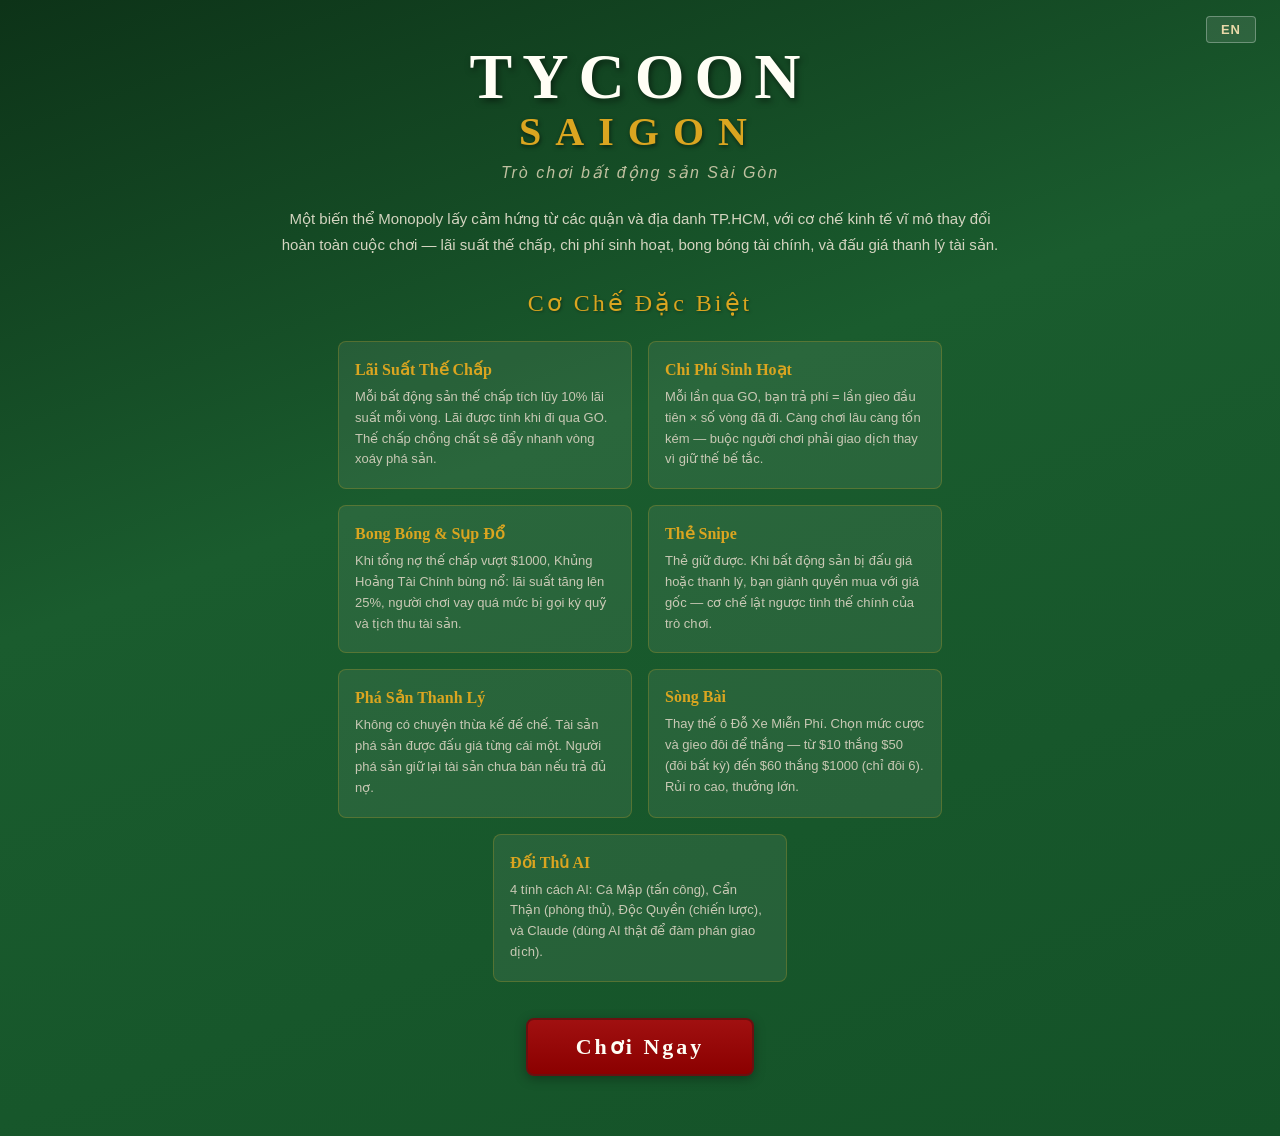
==== index.html @ 87b5fa60 "Add headline to trade panel when AI proposes trade to human Shows a gold headline like "Monopolist 2" ====
<!DOCTYPE html PUBLIC "-//W3C//DTD XHTML 1.0 Strict//EN" "http://www.w3.org/TR/xhtml1/DTD/xhtml1-strict.dtd">
<html xmlns="http://www.w3.org/1999/xhtml">
<head>
	<title>Tycoon Saigon</title>
	<meta http-equiv="Content-type" content="text/html;charset=UTF-8" />
	<meta name="description" content="Tycoon Saigon — a property trading board game with HCMC districts and realistic mortgage interest." />

	<script src="https://ajax.googleapis.com/ajax/libs/jquery/1.11.1/jquery.min.js"></script>
	<script type="text/javascript" src="lang.js"></script>
	<!-- Tycoon Saigon — Saigon Edition. Swap for classicedition.js or newyorkcityedition.js to play other boards. -->
	<script type="text/javascript" src="saigonedition.js"></script>
	<script type="text/javascript" src="ai.js"></script>
	<!-- Optional, gitignored. Pre-sets CLAUDE_API_KEY for local dev; setup-screen input still wins if filled. Safe to 404. -->
	<script type="text/javascript" src="apikey.local.js"></script>
	<script type="text/javascript" src="monopoly.js"></script>
	<link rel="stylesheet" type="text/css" href="styles.css" />
	<script defer src="/_vercel/insights/script.js"></script>
</head>

<body>
	<div id="popupbackground"></div>
	<div id="popupwrap">
		<div id="popup">
			<div style="position: relative;">
				<!-- <img id="popupclose" src="Images/close.png" title="Close" alt="x" onclick="hide('popupbackground'); hide('popupwrap');" /> -->
				<div id="popuptext"></div>
				<div id="popupdrag"></div>
			</div>
		</div>
	</div>

	<div id="statsbackground"></div>
	<div id="statswrap">
		<div id="stats">
			<div style="position: relative;">
				<img id="statsclose" src="images/close.png" title="Close" alt="x" />
				<div id="statstext"></div>
				<div id="statsdrag"></div>
			</div>
		</div>
	</div>

	<p id="noscript" data-i18n="lbl_no_js">
		Lưu ý: Trang này cần JavaScript để hoạt động.
	</p>

	<div id="refresh" data-i18n="lbl_refresh">
		Tải lại trang để bắt đầu ván mới.
	</div>

	<!-- <div id="enlarge"></div> -->

	<div id="deed">
		<!-- Live status bar (shown on all deed types) -->
		<div id="deed-live" style="display:none;">
			<div id="deed-live-owner" class="deed-live-owner"></div>
			<div id="deed-live-rent" class="deed-live-rent"></div>
			<div id="deed-live-buildings" class="deed-live-buildings"></div>
			<div id="deed-live-group" class="deed-live-group"></div>
		</div>

		<div id="deed-normal" style="display: none;">
			<div id="deed-header">
				<div class="deed-header-label" data-i18n="lbl_title_deed">B Ả N G &nbsp;&nbsp; G I Á</div>
				<div id="deed-name"></div>
			</div>
			<table id="deed-table">
				<tr>
					<td colspan="2" class="deed-baserent-row">
						<span data-i18n="lbl_rent">TIỀN THUÊ</span>&nbsp;$<span id="deed-baserent">12</span>.
					</td>
				</tr>
				<tr>
					<td style="text-align: left;" data-i18n="lbl_with_1_house">Với 1 Nhà</td>
					<td style="text-align: right;">$&nbsp;&nbsp;&nbsp;<span id="deed-rent1">60</span>.</td>
				</tr>
				<tr>
					<td style="text-align: left;" data-i18n="lbl_with_2_houses">Với 2 Nhà</td>
					<td style="text-align: right;"><span id="deed-rent2">180</span>.</td>
				</tr>
				<tr>
					<td style="text-align: left;" data-i18n="lbl_with_3_houses">Với 3 Nhà</td>
					<td style="text-align: right;"><span id="deed-rent3">500</span>.</td>
				</tr>
				<tr>
					<td style="text-align: left;" data-i18n="lbl_with_4_houses">Với 4 Nhà</td>
					<td style="text-align: right;"><span id="deed-rent4">700</span>.</td>
				</tr>
				<tr>
					<td colspan="2" class="deed-footer-cell">
						<div><span data-i18n="lbl_with_hotel">Với KHÁCH SẠN $</span><span id="deed-rent5">900</span>.</div>
						<div class="deed-divider"></div>
						<div><span data-i18n="lbl_mortgage_value">Giá thế chấp $</span><span id="deed-mortgage">80</span>.</div>
						<div><span data-i18n="lbl_houses_cost">Nhà giá $</span><span id="deed-houseprice">100</span><span data-i18n="lbl_houses_each">. mỗi căn</span></div>
						<div><span data-i18n="lbl_hotels_cost">Khách sạn, $</span><span id="deed-hotelprice">100</span><span data-i18n="lbl_hotels_plus">. cộng 4 nhà</span></div>
					</td>
				</tr>
			</table>
		</div>

		<div id="deed-mortgaged">
			<div id="deed-mortgaged-name"></div>
			<div class="deed-mortgaged-badge" data-i18n="lbl_mortgaged">THẾ CHẤP</div>
			<div class="deed-mortgaged-amount"><span data-i18n="lbl_mortgaged_for">với giá $</span><span id="deed-mortgaged-mortgage">80</span></div>
		</div>

		<div id="deed-special">
			<div id="deed-special-name"></div>
			<div id="deed-special-text"></div>
			<div id="deed-special-footer">
				<span data-i18n="lbl_mortgage_value">Giá thế chấp $</span>
				<span style="float: right;">$<span id="deed-special-mortgage">100</span>.</span>
			</div>
		</div>
	</div>

	<div id="crisis-banner" style="display:none;"></div>
	<div id="board-center-overlay">
		<!-- Header: compact logo + controls -->
		<div id="center-header">
			<div id="center-logo">
				<span class="center-logo-main">TYCOON</span> <span class="center-logo-accent">SAIGON</span>
			</div>
			<div id="center-header-row">
				<button class="lang-toggle-btn" onclick="toggleLang();" data-i18n="lang_toggle">EN</button>
				<div id="debt-meter" style="display:none;">
					<div class="debt-meter-bar-wrap"><div class="debt-meter-bar" id="debt-meter-fill"></div></div>
					<div class="debt-meter-value">$<span id="debt-meter-amount">0</span> / $<span id="debt-meter-threshold">1000</span></div>
				</div>
				<button class="help-btn" onclick="showCenterPanel('center-help');">?</button>
			</div>
		</div>

		<!-- Dynamic content area -->
		<div id="center-content">
			<!-- Default: game controls (alert log, dice, buttons) -->
			<div id="center-game" class="center-panel">
				<div id="center-game-top">
					<div id="center-game-left">
						<div id="menu">
							<table id="menutable" cellspacing="0">
								<tr>
									<td class="menu-item" id="buy-menu-item">
										<a href="javascript:void(0);" data-i18n="btn_buy">Mua</a>
									</td>
									<td class="menu-item" id="manage-menu-item">
										<a href="javascript:void(0);" data-i18n="btn_manage">Quản Lý</a>
									</td>
									<td class="menu-item" id="trade-menu-item">
										<a href="javascript:void(0);" data-i18n="btn_trade">Giao Dịch</a>
									</td>
								</tr>
							</table>
						</div>
						<div id="buy">
							<div id="alert"></div>
							<div id="landed"></div>
						</div>
						<div id="manage">
							<div id="option">
								<div id="buildings" title="Available buildings"></div>
								<input type="button" value="Mua nhà" id="buyhousebutton" data-i18n="btn_buy_house" data-i18n-attr="value"/>
								<input type="button" value="Thế chấp" id="mortgagebutton" data-i18n="btn_mortgage" data-i18n-attr="value"/>
								<input type="button" value="Bán nhà" id="sellhousebutton" data-i18n="btn_sell_house" data-i18n-attr="value"/>
							</div>
							<div id="owned"></div>
						</div>
					</div>
					<div id="center-game-right">
						<div id="quickstats">
							<div><span id="pname">Player 1</span>:</div>
							<div><span id="pmoney">$1500</span></div>
							<div id="pdebt" class="debt-display">Debt: $0</div>
						</div>
						<div id="center-dice">
							<div id="die0" title="Die" class="die die-no-img"></div>
							<div id="die1" title="Die" class="die die-no-img"></div>
						</div>
					</div>
				</div>
				<div id="center-game-buttons">
					<input type="button" id="nextbutton" value="Gieo Xúc Xắc" data-i18n="btn_roll" data-i18n-attr="value"/>
					<input type="button" id="resignbutton" value="Bỏ Cuộc" data-i18n="btn_resign" data-i18n-attr="value" onclick="game.resign();" />
				</div>
			</div>

			<!-- Board message overlay (card draws, events, auction) -->
			<div id="center-msg" class="center-panel" style="display:none;">
				<div id="board-msg-text"></div>
				<div id="board-msg-btn" style="display:none;"><button id="board-msg-ok" onclick="dismissBoardMsg();">OK</button></div>
			</div>

			<!-- Trade UI -->
			<div id="center-trade" class="center-panel" style="display:none;">
				<div id="trade-headline" style="display:none;text-align:center;padding:6px 10px;margin-bottom:4px;font-size:14px;color:#ffd700;font-weight:bold;"></div>
				<table style="border-spacing: 3px; width: 100%;">
					<tr>
						<td class="trade-cell"><div id="trade-leftp-name"></div></td>
						<td class="trade-cell"><div id="trade-rightp-name"></div></td>
					</tr>
					<tr>
						<td class="trade-cell">$&nbsp;<input id="trade-leftp-money" value="0" /></td>
						<td class="trade-cell">$&nbsp;<input id="trade-rightp-money" value="0" /></td>
					</tr>
					<tr>
						<td id="trade-leftp-property" class="trade-cell"></td>
						<td id="trade-rightp-property" class="trade-cell"></td>
					</tr>
					<tr>
						<td colspan="2" class="trade-cell">
							<input type="button" id="proposetradebutton" value="Đề Xuất" onclick="game.proposeTrade();" data-i18n="btn_propose_trade" data-i18n-attr="value" />
							<input type="button" id="canceltradebutton" value="Hủy" onclick='game.cancelTrade();' data-i18n="btn_cancel_trade" data-i18n-attr="value" />
							<input type="button" id="accepttradebutton" value="Chấp Nhận" onclick="game.acceptTrade();" data-i18n="btn_accept_trade" data-i18n-attr="value" />
							<input type="button" id="rejecttradebutton" value="Từ Chối" onclick='game.cancelTrade();' data-i18n="btn_reject_trade" data-i18n-attr="value" />
						</td>
					</tr>
				</table>
			</div>
			<!-- Help panel -->
			<div id="center-help" class="center-panel" style="display:none;">
				<div class="help-scroll">
					<div class="help-back"><button onclick="showCenterPanel('center-game');" data-i18n="help_back">Quay lại</button></div>

					<h2 class="help-title" data-i18n="help_title">Tycoon Saigon — Hướng Dẫn</h2>
					<p class="help-intro" data-i18n="help_intro">Tycoon Saigon dựa trên cơ chế Monopoly cổ điển nhưng thêm các yếu tố kinh tế vĩ mô. Dưới đây là những điểm khác biệt quan trọng.</p>

					<div class="help-section">
						<h3 data-i18n="help_passgo_title">Đi Qua GO</h3>
						<p data-i18n="help_passgo_desc">Khi đi qua GO: nhận lương $200 → trừ Chi Phí Sinh Hoạt → trừ Lãi Suất Thế Chấp. Nếu tiền âm sau các khoản trừ, ngân hàng sẽ tịch thu tài sản.</p>
					</div>

					<div class="help-section">
						<h3 data-i18n="help_col_title">Chi Phí Sinh Hoạt</h3>
						<p data-i18n="help_col_detail">Mỗi lần qua GO: trả = (lần gieo đầu tiên trong lượt) × (số vòng đã đi). Vòng 1 gieo 7 → trả $7. Vòng 10 gieo 7 → trả $70. Càng chơi lâu, phí càng tăng — buộc phải giao dịch thay vì giữ thế bế tắc.</p>
					</div>

					<div class="help-section">
						<h3 data-i18n="help_interest_title">Lãi Suất Thế Chấp</h3>
						<p data-i18n="help_interest_detail">Mỗi bất động sản thế chấp tích lũy 10% lãi trên nợ mỗi vòng qua GO. VD: Thế chấp 3 ô tổng $500 → trả $50 lãi mỗi vòng. Nếu không trả nổi → tịch thu tài sản.</p>
					</div>

					<div class="help-section">
						<h3 data-i18n="help_crisis_title">Khủng Hoảng Tài Chính</h3>
						<p data-i18n="help_crisis_detail">Khi tổng nợ hệ thống (tất cả người chơi) vượt $1000, khủng hoảng bùng nổ: lãi suất tăng từ 10% → 25%. Khủng hoảng KÉO DÀI cho đến khi tổng nợ giảm dưới $1000. Sau khi kết thúc, có 8 vòng bình yên trước khi khủng hoảng mới có thể xảy ra.</p>
					</div>

					<div class="help-section">
						<h3 data-i18n="help_credit_title">Giới Hạn Tín Dụng</h3>
						<p data-i18n="help_credit_detail">Ngân hàng từ chối cho vay thêm nếu thu nhập của bạn (lương + tiền thuê) không đủ trả lãi vay. Nếu vi phạm nghiêm trọng, ngân hàng tịch thu bất động sản rẻ nhất.</p>
					</div>

					<div class="help-section">
						<h3 data-i18n="help_jail_title">Nhà Tù</h3>
						<p data-i18n="help_jail_detail">Khi ở tù: bạn vẫn thu tiền thuê NHƯNG chỉ thu thuê cơ bản (không tính nhà/khách sạn). Tin nhắn "Tài sản đóng băng" sẽ hiển thị. Quyết định: nộp $50 ra tù để thu đầy đủ, hay ở lại để tránh trả tiền thuê cho người khác?</p>
					</div>

					<div class="help-section">
						<h3 data-i18n="help_firesale_title">Phá Sản & Bán Tháo</h3>
						<p data-i18n="help_firesale_detail">Khi phá sản: 1) Bán tất cả nhà/khách sạn với giá 50%. 2) Đấu giá từng bất động sản (đắt nhất trước). 3) Nếu đủ tiền trả nợ → sống sót. 4) Không ai thừa kế đế chế — mọi bất động sản đều phải qua đấu giá.</p>
					</div>

					<div class="help-section">
						<h3 data-i18n="help_snipe_title">Thẻ Snipe</h3>
						<p data-i18n="help_snipe_detail">Thẻ giữ được từ bộ Cơ Hội. Khi bất động sản bị đấu giá, bạn mua ngay với giá gốc — bỏ qua tất cả đấu giá. Trong bán tháo, bạn được chọn TRƯỚC một bất động sản bất kỳ. Đây là cơ chế lật ngược tình thế chính.</p>
					</div>

					<div class="help-section">
						<h3 data-i18n="help_casino_title">Sòng Bài</h3>
						<p data-i18n="help_casino_detail">Thay thế ô Đỗ Xe Miễn Phí. Chọn mức cược ($10-$60), gieo đôi để thắng. Mức cược cao cần đôi lớn hơn. Chỉ được gieo MỘT lần mỗi lượt ghé thăm.</p>
					</div>

					<div class="help-section">
						<h3 data-i18n="help_cards_title">Thẻ Đặc Biệt</h3>
						<p data-i18n="help_cards_detail">3 thẻ mới: THẢM HỌA (mọi người gieo và trả 5× xúc xắc), THUẾ BẤT ĐỘNG SẢN ($40/nhà, $115/khách sạn), và THẺ SNIPE (mua bất động sản đấu giá với giá gốc).</p>
					</div>

					<div class="help-section">
						<h3 data-i18n="help_ai_title">AI Đối Thủ</h3>
						<p data-i18n="help_ai_detail">Cá Mập: mua hung hăng, vay nhiều, đề xuất giao dịch sớm. Cẩn Thận: giữ tiền, ít xây, không giao dịch. Độc Quyền: nhắm nhóm tốt nhất, trả phí để hoàn thành bộ. Claude: dùng AI thật để đàm phán.</p>
					</div>
				</div>
			</div>
		</div>

		<!-- Auction bar: floats at bottom of center, over game controls -->
		<div id="auction-bar" style="display:none;"></div>
	</div>
	<table id="board">
		<tr>
			<td class="cell board-corner" id="cell20"></td>
			<td class="cell board-top" id="cell21"></td>
			<td class="cell board-top" id="cell22"></td>
			<td class="cell board-top" id="cell23"></td>
			<td class="cell board-top" id="cell24"></td>
			<td class="cell board-top" id="cell25"></td>
			<td class="cell board-top" id="cell26"></td>
			<td class="cell board-top" id="cell27"></td>
			<td class="cell board-top" id="cell28"></td>
			<td class="cell board-top" id="cell29"></td>
			<td class="cell board-corner" id="cell30"></td>
		</tr><tr>
			<td class="cell board-left" id="cell19"></td>
			<td colspan="9" class="board-center"></td>
			<td class="cell board-right" id="cell31"></td>
		</tr><tr>
			<td class="cell board-left" id="cell18"></td>
			<td colspan="9" class="board-center"></td>
			<td class="cell board-right" id="cell32"></td>
		</tr><tr>
			<td class="cell board-left" id="cell17"></td>
			<td colspan="9" class="board-center"></td>
			<td class="cell board-right" id="cell33"></td>
		</tr><tr>
			<td class="cell board-left" id="cell16"></td>
			<td colspan="9" class="board-center"></td>
			<td class="cell board-right" id="cell34"></td>
		</tr><tr>
			<td class="cell board-left" id="cell15"></td>
			<td colspan="9" class="board-center"></td>
			<td class="cell board-right" id="cell35"></td>
		</tr><tr>
			<td class="cell board-left" id="cell14"></td>
			<td colspan="9" class="board-center"></td>
			<td class="cell board-right" id="cell36"></td>
		</tr><tr>
			<td class="cell board-left" id="cell13"></td>
			<td colspan="9" class="board-center"></td>
			<td class="cell board-right" id="cell37"></td>
		</tr><tr>
			<td class="cell board-left" id="cell12"></td>
			<td colspan="9" class="board-center"></td>
			<td class="cell board-right" id="cell38"></td>
		</tr><tr>
			<td class="cell board-left" id="cell11"></td>
			<td colspan="9" class="board-center">
				<div id="jail"></div>
			</td>
			<td class="cell board-right" id="cell39"></td>
		</tr><tr>
			<td class="cell board-corner" id="cell10"></td>
			<td class="cell board-bottom" id="cell9"></td>
			<td class="cell board-bottom" id="cell8"></td>
			<td class="cell board-bottom" id="cell7"></td>
			<td class="cell board-bottom" id="cell6"></td>
			<td class="cell board-bottom" id="cell5"></td>
			<td class="cell board-bottom" id="cell4"></td>
			<td class="cell board-bottom" id="cell3"></td>
			<td class="cell board-bottom" id="cell2"></td>
			<td class="cell board-bottom" id="cell1"></td>
			<td class="cell board-corner" id="cell0"></td>
		</tr>
	</table>

	<div id="moneybarwrap">
		<div id="moneybar">
			<table>
				<tr id="moneybarrow1" class="money-bar-row">
					<td class="moneybararrowcell"><img src="images/arrow.png" id="p1arrow" class="money-bar-arrow" alt=">"/></td>
					<td id="p1moneybar" class="moneybarcell">
						<div><span id="p1moneyname" >Player 1</span>:</div>
						<div>$<span id="p1money">1500</span></div>
					</td>
				</tr>
				<tr id="moneybarrow2" class="money-bar-row">
					<td class="moneybararrowcell"><img src="images/arrow.png" id="p2arrow" class="money-bar-arrow" alt=">" /></td>
					<td id="p2moneybar" class="moneybarcell">
						<div><span id="p2moneyname" >Player 2</span>:</div>
						<div>$<span id="p2money">1500</span></div>
					</td>
				</tr>
				<tr id="moneybarrow3" class="money-bar-row">
					<td class="moneybararrowcell"><img src="images/arrow.png" id="p3arrow" class="money-bar-arrow" alt=">" /></td>
					<td id="p3moneybar" class="moneybarcell">
						<div><span id="p3moneyname" >Player 3</span>:</div>
						<div>$<span id="p3money">1500</span></div>
					</td>
				</tr>
				<tr id="moneybarrow4" class="money-bar-row">
					<td class="moneybararrowcell"><img src="images/arrow.png" id="p4arrow" class="money-bar-arrow" alt=">" /></td>
					<td id="p4moneybar" class="moneybarcell">
						<div><span id="p4moneyname" >Player 4</span>:</div>
						<div>$<span id="p4money">1500</span></div>
					</td>
				</tr>
				<tr id="moneybarrow5" class="money-bar-row">
					<td class="moneybararrowcell"><img src="images/arrow.png" id="p5arrow" class="money-bar-arrow" alt=">" /></td>
					<td id="p5moneybar" class="moneybarcell">
						<div><span id="p5moneyname" >Player 5</span>:</div>
						<div>$<span id="p5money">1500</span></div>
					</td>
				</tr>
				<tr id="moneybarrow6" class="money-bar-row">
					<td class="moneybararrowcell"><img src="images/arrow.png" id="p6arrow" class="money-bar-arrow" alt=">" /></td>
					<td id="p6moneybar" class="moneybarcell">
						<div><span id="p6moneyname" >Player 6</span>:</div>
						<div>$<span id="p6money">1500</span></div>
					</td>
				</tr>
				<tr id="moneybarrow7" class="money-bar-row">
					<td class="moneybararrowcell"><img src="images/arrow.png" id="p7arrow" class="money-bar-arrow" alt=">" /></td>
					<td id="p7moneybar" class="moneybarcell">
						<div><span id="p7moneyname" >Player 7</span>:</div>
						<div>$<span id="p7money">1500</span></div>
					</td>
				</tr>
				<tr id="moneybarrow8" class="money-bar-row">
					<td class="moneybararrowcell"><img src="images/arrow.png" id="p8arrow" class="money-bar-arrow" alt=">" /></td>
					<td id="p8moneybar" class="moneybarcell">
						<div><span id="p8moneyname" >Player 8</span>:</div>
						<div>$<span id="p8money">1500</span></div>
					</td>
				</tr>
				<tr id="moneybarrowbutton">
					<td class="moneybararrowcell">&nbsp;</td>
					<td style="border: none;">
						<input type="button" id="viewstats" value="Xem thống kê" data-i18n="btn_view_stats" data-i18n-attr="value" />
					<input type="button" id="viewtimeline" value="Biểu đồ" data-i18n="btn_timeline" data-i18n-attr="value" onclick="showTimeline();" />
					</td>
				</tr>
			</table>
		</div>
	</div>

	<div id="greeting">
		<div class="greet-lang-toggle">
			<button class="lang-toggle-btn" onclick="toggleLang();" data-i18n="lang_toggle">EN</button>
		</div>

		<div class="greet-hero">
			<div class="greet-logo-main">TYCOON</div>
			<div class="greet-logo-accent">SAIGON</div>
			<div class="greet-tagline" data-i18n="greet_tagline">Trò chơi bất động sản Sài Gòn</div>
		</div>

		<div class="greet-overview" data-i18n="greet_overview">Một biến thể Monopoly lấy cảm hứng từ các quận và địa danh TP.HCM, với cơ chế kinh tế vĩ mô thay đổi hoàn toàn cuộc chơi — lãi suất thế chấp, chi phí sinh hoạt, bong bóng tài chính, và đấu giá thanh lý tài sản.</div>

		<div class="greet-section-title" data-i18n="greet_mechanics_title">Cơ Chế Đặc Biệt</div>

		<div class="greet-cards">
			<div class="greet-card">
				<div class="greet-card-title" data-i18n="greet_mortgage_title">Lãi Suất Thế Chấp</div>
				<div class="greet-card-desc" data-i18n="greet_mortgage_desc">Mỗi bất động sản thế chấp tích lũy 10% lãi suất mỗi vòng. Lãi được tính khi đi qua GO. Thế chấp chồng chất sẽ đẩy nhanh vòng xoáy phá sản.</div>
			</div>
			<div class="greet-card">
				<div class="greet-card-title" data-i18n="greet_col_title">Chi Phí Sinh Hoạt</div>
				<div class="greet-card-desc" data-i18n="greet_col_desc">Mỗi lần qua GO, bạn trả phí = lần gieo đầu tiên × số vòng đã đi. Càng chơi lâu càng tốn kém — buộc người chơi phải giao dịch thay vì giữ thế bế tắc.</div>
			</div>
			<div class="greet-card">
				<div class="greet-card-title" data-i18n="greet_bubble_title">Bong Bóng &amp; Sụp Đổ</div>
				<div class="greet-card-desc" data-i18n="greet_bubble_desc">Khi tổng nợ thế chấp vượt $1000, Khủng Hoảng Tài Chính bùng nổ: lãi suất tăng lên 25%, người chơi vay quá mức bị gọi ký quỹ và tịch thu tài sản.</div>
			</div>
			<div class="greet-card">
				<div class="greet-card-title" data-i18n="greet_snipe_title">Thẻ Snipe</div>
				<div class="greet-card-desc" data-i18n="greet_snipe_desc">Thẻ giữ được. Khi bất động sản bị đấu giá hoặc thanh lý, bạn giành quyền mua với giá gốc — cơ chế lật ngược tình thế chính của trò chơi.</div>
			</div>
			<div class="greet-card">
				<div class="greet-card-title" data-i18n="greet_firesale_title">Phá Sản Thanh Lý</div>
				<div class="greet-card-desc" data-i18n="greet_firesale_desc">Không có chuyện thừa kế đế chế. Tài sản phá sản được đấu giá từng cái một. Người phá sản giữ lại tài sản chưa bán nếu trả đủ nợ.</div>
			</div>
			<div class="greet-card">
				<div class="greet-card-title" data-i18n="greet_casino_title">Sòng Bài</div>
				<div class="greet-card-desc" data-i18n="greet_casino_desc">Thay thế ô Đỗ Xe Miễn Phí. Chọn mức cược và gieo đôi để thắng — từ $10 thắng $50 (đôi bất kỳ) đến $60 thắng $1000 (chỉ đôi 6). Rủi ro cao, thưởng lớn.</div>
			</div>
			<div class="greet-card">
				<div class="greet-card-title" data-i18n="greet_ai_title">Đối Thủ AI</div>
				<div class="greet-card-desc" data-i18n="greet_ai_desc">4 tính cách AI: Cá Mập (tấn công), Cẩn Thận (phòng thủ), Độc Quyền (chiến lược), và Claude (dùng AI thật để đàm phán giao dịch).</div>
			</div>
		</div>

		<div class="greet-play-wrap">
			<button class="greet-play-btn" onclick="document.getElementById('greeting').style.display='none'; document.getElementById('setup').style.display='block'; document.getElementById('noF5').style.display='block';" data-i18n="greet_play">Chơi Ngay</button>
		</div>
	</div>

	<div id="setup">
		<div style="margin-bottom: 10px; text-align: right;">
			<button class="lang-toggle-btn" onclick="toggleLang();" style="cursor:pointer; padding:4px 12px; font-weight:bold; border:1px solid #8B0000; border-radius:4px; background:#FFFEF5; color:#8B0000; font-size:13px;" data-i18n="lang_toggle">EN</button>
		</div>
		<div style="margin-bottom: 20px;">
			<span data-i18n="lbl_select_players">Chọn số người chơi.</span>
			<select id="playernumber" title="Select the number of players for the game.">
				<option>2</option>
				<option>3</option>
				<option selected="selected">4</option>
				<option>5</option>
				<option>6</option>
				<option>7</option>
				<option>8</option>
			</select>
		</div>

		<div id="player1input" class="player-input">
			Player 1: <input type="text" id="player1name" title="Player name" maxlength="16" value="Player 1" />
			<select id="player1color" title="Player color">
				<option style="color: aqua;">Aqua</option>
				<option style="color: black;">Black</option>
				<option style="color: blue;">Blue</option>
				<option style="color: fuchsia;">Fuchsia</option>
				<option style="color: gray;">Gray</option>
				<option style="color: green;">Green</option>
				<option style="color: lime;">Lime</option>
				<option style="color: maroon;">Maroon</option>
				<option style="color: navy;">Navy</option>
				<option style="color: olive;">Olive</option>
				<option style="color: orange;">Orange</option>
				<option style="color: purple;">Purple</option>
				<option style="color: red;">Red</option>
				<option style="color: silver;">Silver</option>
				<option style="color: teal;">Teal</option>
				<option selected="selected" style="color: yellow;">Yellow</option>
			</select>
			<select id="player1ai" title="Choose whether this player is controled by a human or by the computer." onclick="document.getElementById('player1name').disabled = this.value !== '0';">
				<option value="0" selected="selected">Human</option>
				<option value="1">AI (Test)</option>
				<option value="2">AI (Shark)</option>
				<option value="3">AI (Careful)</option>
				<option value="4">AI (Monopolist)</option>
				<option value="5" disabled>AI (Claude) — Coming Soon</option>
			</select>
		</div>

		<div id="player2input" class="player-input">
			Player 2: <input type="text" id="player2name" title="Player name" maxlength="16" value="Player 2" />
			<select id="player2color" title="Player color">
				<option style="color: aqua;">Aqua</option>
				<option style="color: black;">Black</option>
				<option selected="selected" style="color: blue;">Blue</option>
				<option style="color: fuchsia;">Fuchsia</option>
				<option style="color: gray;">Gray</option>
				<option style="color: green;">Green</option>
				<option style="color: lime;">Lime</option>
				<option style="color: maroon;">Maroon</option>
				<option style="color: navy;">Navy</option>
				<option style="color: olive;">Olive</option>
				<option style="color: orange;">Orange</option>
				<option style="color: purple;">Purple</option>
				<option style="color: red;">Red</option>
				<option style="color: silver;">Silver</option>
				<option style="color: teal;">Teal</option>
				<option style="color: yellow;">Yellow</option>
			</select>
			<select id="player2ai" title="Choose whether this player is controled by a human or by the computer." onclick="document.getElementById('player2name').disabled = this.value !== '0';">
				<option value="0" selected="selected">Human</option>
				<option value="1">AI (Test)</option>
				<option value="2">AI (Shark)</option>
				<option value="3">AI (Careful)</option>
				<option value="4">AI (Monopolist)</option>
				<option value="5" disabled>AI (Claude) — Coming Soon</option>
			</select>
		</div>

		<div id="player3input" class="player-input">
			Player 3: <input type="text" id="player3name" title="Player name" maxlength="16" value="Player 3" />
			<select id="player3color" title="Player color">
				<option style="color: aqua;">Aqua</option>
				<option style="color: black;">Black</option>
				<option style="color: blue;">Blue</option>
				<option style="color: fuchsia;">Fuchsia</option>
				<option style="color: gray;">Gray</option>
				<option style="color: green;">Green</option>
				<option style="color: lime;">Lime</option>
				<option style="color: maroon;">Maroon</option>
				<option style="color: navy;">Navy</option>
				<option style="color: olive;">Olive</option>
				<option style="color: orange;">Orange</option>
				<option style="color: purple;">Purple</option>
				<option selected="selected" style="color: red;">Red</option>
				<option style="color: silver;">Silver</option>
				<option style="color: teal;">Teal</option>
				<option style="color: yellow;">Yellow</option>
			</select>
			<select id="player3ai" title="Choose whether this player is controled by a human or by the computer." onclick="document.getElementById('player3name').disabled = this.value !== '0';">
				<option value="0" selected="selected">Human</option>
				<option value="1">AI (Test)</option>
				<option value="2">AI (Shark)</option>
				<option value="3">AI (Careful)</option>
				<option value="4">AI (Monopolist)</option>
				<option value="5" disabled>AI (Claude) — Coming Soon</option>
			</select>
		</div>

		<div id="player4input" class="player-input">
			Player 4: <input type="text" id="player4name" title="Player name" maxlength="16" value="Player 4" />
			<select id="player4color" title="Player color">
				<option style="color: aqua;">Aqua</option>
				<option style="color: black;">Black</option>
				<option style="color: blue;">Blue</option>
				<option style="color: fuchsia;">Fuchsia</option>
				<option style="color: gray;">Gray</option>
				<option style="color: green;">Green</option>
				<option selected="selected" style="color: lime;">Lime</option>
				<option style="color: maroon;">Maroon</option>
				<option style="color: navy;">Navy</option>
				<option style="color: olive;">Olive</option>
				<option style="color: orange;">Orange</option>
				<option style="color: purple;">Purple</option>
				<option style="color: red;">Red</option>
				<option style="color: silver;">Silver</option>
				<option style="color: teal;">Teal</option>
				<option style="color: yellow;">Yellow</option>
			</select>
			<select id="player4ai" title="Choose whether this player is controled by a human or by the computer." onclick="document.getElementById('player4name').disabled = this.value !== '0';">
				<option value="0" selected="selected">Human</option>
				<option value="1">AI (Test)</option>
				<option value="2">AI (Shark)</option>
				<option value="3">AI (Careful)</option>
				<option value="4">AI (Monopolist)</option>
				<option value="5" disabled>AI (Claude) — Coming Soon</option>
			</select>
		</div>

		<div id="player5input" class="player-input">
			Player 5: <input type="text" id="player5name" title="Player name" maxlength="16" value="Player 5" />
			<select id="player5color" title="Player color">
				<option style="color: aqua;">Aqua</option>
				<option style="color: black;">Black</option>
				<option style="color: blue;">Blue</option>
				<option style="color: fuchsia;">Fuchsia</option>
				<option style="color: gray;">Gray</option>
				<option selected="selected" style="color: green;">Green</option>
				<option style="color: lime;">Lime</option>
				<option style="color: maroon;">Maroon</option>
				<option style="color: navy;">Navy</option>
				<option style="color: olive;">Olive</option>
				<option style="color: orange;">Orange</option>
				<option style="color: purple;">Purple</option>
				<option style="color: red;">Red</option>
				<option style="color: silver;">Silver</option>
				<option style="color: teal;">Teal</option>
				<option style="color: yellow;">Yellow</option>
			</select>
			<select id="player5ai" title="Choose whether this player is controled by a human or by the computer." onclick="document.getElementById('player5name').disabled = this.value !== '0';">
				<option value="0" selected="selected">Human</option>
				<option value="1">AI (Test)</option>
				<option value="2">AI (Shark)</option>
				<option value="3">AI (Careful)</option>
				<option value="4">AI (Monopolist)</option>
				<option value="5" disabled>AI (Claude) — Coming Soon</option>
			</select>
		</div>

		<div id="player6input" class="player-input">
			Player 6: <input type="text" id="player6name" title="Player name" maxlength="16" value="Player 6" />
			<select id="player6color" title="Player color">
				<option selected="selected" style="color: aqua;">Aqua</option>
				<option style="color: black;">Black</option>
				<option style="color: blue;">Blue</option>
				<option style="color: fuchsia;">Fuchsia</option>
				<option style="color: gray;">Gray</option>
				<option style="color: green;">Green</option>
				<option style="color: lime;">Lime</option>
				<option style="color: maroon;">Maroon</option>
				<option style="color: navy;">Navy</option>
				<option style="color: olive;">Olive</option>
				<option style="color: orange;">Orange</option>
				<option style="color: purple;">Purple</option>
				<option style="color: red;">Red</option>
				<option style="color: silver;">Silver</option>
				<option style="color: teal;">Teal</option>
				<option style="color: yellow;">Yellow</option>
			</select>
			<select id="player6ai" title="Choose whether this player is controled by a human or by the computer." onclick="document.getElementById('player6name').disabled = this.value !== '0';">
				<option value="0" selected="selected">Human</option>
				<option value="1">AI (Test)</option>
				<option value="2">AI (Shark)</option>
				<option value="3">AI (Careful)</option>
				<option value="4">AI (Monopolist)</option>
				<option value="5" disabled>AI (Claude) — Coming Soon</option>
			</select>
		</div>

		<div id="player7input" class="player-input">
			Player 7: <input type="text" id="player7name" title="Player name" maxlength="16" value="Player 7" />
			<select id="player7color" title="Player color">
				<option style="color: aqua;">Aqua</option>
				<option style="color: black;">Black</option>
				<option style="color: blue;">Blue</option>
				<option style="color: fuchsia;">Fuchsia</option>
				<option style="color: gray;">Gray</option>
				<option style="color: green;">Green</option>
				<option style="color: lime;">Lime</option>
				<option style="color: maroon;">Maroon</option>
				<option style="color: navy;">Navy</option>
				<option style="color: olive;">Olive</option>
				<option selected="selected" style="color: orange;">Orange</option>
				<option style="color: purple;">Purple</option>
				<option style="color: red;">Red</option>
				<option style="color: silver;">Silver</option>
				<option style="color: teal;">Teal</option>
				<option style="color: yellow;">Yellow</option>
			</select>
			<select id="player7ai" title="Choose whether this player is controled by a human or by the computer." onclick="document.getElementById('player7name').disabled = this.value !== '0';">
				<option value="0" selected="selected">Human</option>
				<option value="1">AI (Test)</option>
				<option value="2">AI (Shark)</option>
				<option value="3">AI (Careful)</option>
				<option value="4">AI (Monopolist)</option>
				<option value="5" disabled>AI (Claude) — Coming Soon</option>
			</select>
		</div>

		<div id="player8input" class="player-input">
			Player 8: <input type="text" id="player8name" title="Player name" maxlength="16" value="Player 8" />
			<select id="player8color" title="Player color">
				<option style="color: aqua;">Aqua</option>
				<option style="color: black;">Black</option>
				<option style="color: blue;">Blue</option>
				<option style="color: fuchsia;">Fuchsia</option>
				<option style="color: gray;">Gray</option>
				<option style="color: green;">Green</option>
				<option style="color: lime;">Lime</option>
				<option style="color: maroon;">Maroon</option>
				<option style="color: navy;">Navy</option>
				<option style="color: olive;">Olive</option>
				<option style="color: orange;">Orange</option>
				<option selected="selected" style="color: purple;">Purple</option>
				<option style="color: red;">Red</option>
				<option style="color: silver;">Silver</option>
				<option style="color: teal;">Teal</option>
				<option style="color: yellow;">Yellow</option>
			</select>
			<select id="player8ai" title="Choose whether this player is controled by a human or by the computer." onclick="document.getElementById('player8name').disabled = this.value !== '0';">
				<option value="0" selected="selected">Human</option>
				<option value="1">AI (Test)</option>
				<option value="2">AI (Shark)</option>
				<option value="3">AI (Careful)</option>
				<option value="4">AI (Monopolist)</option>
				<option value="5" disabled>AI (Claude) — Coming Soon</option>
			</select>
		</div>

		<div id="claude-api-setup" style="margin: 15px 0; padding: 10px; border: 1px solid #555; border-radius: 6px; background: #1a1a2e; display: none;">
			<label style="color: #e0e0e0; font-size: 13px;">Claude API Key (required for AI Claude players):</label><br/>
			<input type="password" id="claude-api-key" placeholder="sk-ant-..." style="width: 320px; margin-top: 4px; padding: 4px 8px; font-size: 12px; background: #0d0d1a; color: #e0e0e0; border: 1px solid #444; border-radius: 4px;" />
			<div style="color: #888; font-size: 11px; margin-top: 4px;">Key is kept in memory only — never stored or sent anywhere except Anthropic's API.</div>
		</div>

		<div style="margin: 20px 0px;">
			<input type="button" data-i18n="btn_start" data-i18n-attr="value" value="Bắt Đầu" onclick="setup();" title="Begin playing." />
		</div>

		<div id="noF5" data-i18n="lbl_no_f5">Lưu ý: Tải lại trang hoặc rời khỏi trang có thể kết thúc ván chơi.</div>
	</div>

	<script>
	// Show/hide Claude API key input when any player is set to AI (Claude)
	function checkClaudeAISelected() {
		var found = false;
		for (var i = 1; i <= 8; i++) {
			var sel = document.getElementById('player' + i + 'ai');
			if (sel && sel.value === '5') { found = true; break; }
		}
		var el = document.getElementById('claude-api-setup');
		if (el) el.style.display = found ? 'block' : 'none';
	}
	// Attach onchange to all AI selects
	document.addEventListener('DOMContentLoaded', function() {
		for (var i = 1; i <= 8; i++) {
			var sel = document.getElementById('player' + i + 'ai');
			if (sel) {
				sel.addEventListener('change', function() {
					document.getElementById('player' + this.id.replace('ai','name')).disabled = this.value !== '0';
					checkClaudeAISelected();
				});
			}
		}
	});
	</script>

	<!-- Old #control and #trade removed — now inside #board-center-overlay -->

</body>
</html>
---- styles.css ----
body {
	background: #FFF8DC; /* cream — Tycoon Saigon */
	margin: 0px;
	min-width: 1075px;
}

td {
	font-size: 12px;
	font-family: arial, sans-serif;
	border: 1px solid black;
	text-align: center;
}

#setup {
	display: none;
	margin: 15px;
}

#moneybar {
	float: right;
	border: 0px solid black;
	background-color: white;
	margin: 15px;
	border-radius: 5px;
	display: none;
	z-index: 14;
	position: relative;
	cursor: default;
	-webkit-user-select: none;
	user-select: none;
}

#moneybar table {
	font-weight: bold;
	border-spacing: 1px;
}

#moneybarwrap {
	position: absolute;
	min-width: 135px;
	top: 0px;
	right: 0px;
	-webkit-user-select: none;
	user-select: none;
}

#propertystats {
	margin-right: 110px;
}

#refresh {
	display: none;
	margin: 15px;
}

#noF5 {
	display: none;
}

#noscript {
	margin-left: 10px;
}

#board {
	display: none;
	border: 3px solid #0d3318;
	border-spacing: 3px;
	margin: 25px;
	float: left;
	background: #1a5c2e;
	border-radius: 4px;
	box-shadow: inset 0 0 40px rgba(0,0,0,0.3), 0 4px 20px rgba(0,0,0,0.2);
}

/* #jail rule moved to bottom with corner accents */


/* #control removed — now inline in #center-game */

#quickstats {
	font-size: 11px;
	font-weight: bold;
	font-family: arial, sans-serif;
	border: 1px solid rgba(218,165,32,0.3);
	padding: 4px 6px;
	border-radius: 4px;
	background: rgba(0,0,0,0.2);
	color: #e0e0d0;
	text-align: center;
	width: 100%;
	box-sizing: border-box;
}
#pname {
	color: #DAA520;
}
#pmoney {
	font-size: 14px;
	color: #66cc66;
}

#pname {
	background-color: white;
}

#buy {
	display: flex;
	flex-direction: column;
	flex: 1;
	min-height: 0;
	overflow: hidden;
}

#landed {
	padding: 3px;
	border: 1px solid rgba(255,255,255,0.15);
	border-top: none;
	width: 100%;
	margin: 0px;
	text-align: center;
	font-size: 12px;
	color: #e0e0d0;
	box-sizing: border-box;
}

#alert {
	width: 100%;
	flex: 1;
	min-height: 0;
	margin: 0;
	padding: 4px 6px;
	border: 1px solid rgba(255,255,255,0.1);
	border-radius: 4px;
	font-family: Consolas, "Courier New", monospace;
	font-size: 11px;
	background: rgba(0,0,0,0.25);
	color: #d0d0c0;
	overflow-y: auto;
	box-sizing: border-box;
}

#manage {
	width: 100%;
	border: 1px solid rgba(255,255,255,0.15);
	display: none;
	box-sizing: border-box;
}

#option {
	border-bottom: 1px solid rgba(255,255,255,0.1);
	background: rgba(0,0,0,0.15);
	display: none;
	vertical-align: middle;
	padding: 4px;
	text-align: center;
	min-height: 26px;
	color: #e0e0d0;
}

#buildings {
	margin: auto;
	height: 21px;
	font-size: 16px;
	font-weight: bold;
}

#buildings .house {
	width: 25px;
	height: 19px;
	vertical-align: top;
	float: none;
}

#buildings .hotel {
	width: 26px;
	height: 19px;
	vertical-align: top;
	float: none;
}

#owned {
	padding: 3px 0px;
	background: transparent;
	text-align: center;
	max-height: 280px;
	overflow-y: auto;
	color: #e0e0d0;
}

#owned .propertycellname {
	vertical-align: top;
}

#property {
	margin-right: 1px;
	background: white;
}

/* #trade removed — now #center-trade inside center overlay */

#trade-leftp-name {
	font-size: 13px;
	font-weight: bold;
}

#trade-leftp-name option {
	font-size: 13px;
	font-weight: normal;
}

#trade-rightp-name {
	font-size: 13px;
	font-weight: bold;
}

#trade-rightp-name option {
	font-size: 13px;
	font-weight: normal;
}

#trade-leftp-money {
	width: 90%;
}

#trade-rightp-money {
	width: 90%;
}

#deedcolor {
	background: white;
	width: 100%;
	height: 48px;
}

#deedname {
	margin-top: 10px;
	font-weight: bold;
	font-size: 20px;
	background-color: white;
}

#menu {
	width: 100%;
	height: 28px;
	margin: 0;
}

#menutable {
	padding: 0px;
	text-align: left;
	font-family: arial, sans-serif;
	color: white;
	font-weight: bold;
	font-size: 13px;
	border: 1px solid rgba(139,0,0,0.5);
	border-radius: 4px 4px 0px 0px;
	height: 26px;
	width: 100%;
	margin: 0px;
	background: linear-gradient(to bottom, #a01010, #8B0000);
	overflow: hidden;
}

#menutable td {
	vertical-align: top;
}

#menu a {
	color: #FFFFFF;
	text-decoration: none;
	display: block;
	height: 100%;
	width: 100%;
	padding-top: 8px;
}

#buy-menu-item {
	color: #FFFFFF;
	margin-left: 2px;
	border-left: none;
}

#trade-menu-item {
	color: #AAAAAA;
	border-right: none;
	margin-right: 2px;
}


#popup {
	width: 300px;
	min-width: 300px;
	font-family: Arial, sans-serif;
	font-size: 14px;
	padding: 10px;
	text-align: center;
	word-wrap: break-word;
	line-height: 1.5;
	border: 2px solid black;
	border-radius: 10px;
	background-color: white;
	display: block;
	z-index: 13;
	margin: auto;
	-webkit-user-select: none;
	user-select: none;
}

#popupwrap {
	position: absolute;
	top: 255px;
	left: 0px;
	width: 100%;
	display: none;
	background-color: transparent;
	z-index: 13;
	-webkit-user-select: none;
	user-select: none;
}

#popuptext {
	overflow-x: auto;
}

/* #popupclose {
	display: none;
	position: absolute;
	top: -24px;
	right: -25px;
	width: 30px;
	height: 30px;
	border: none;
	cursor: pointer;
	overflow: visible;
	z-index: 12;
} */

#popupclose input {
	margin: 0px;
	background-color: red;
	height: 18px;
	width: 18px;
	padding: 0px;
}

#popupbackground {
	position: fixed;
	width: 100%;
	height: 100%;
	top: 0px;
	left: 0px;
	background-color: #000000;
	opacity: 0.5;
	display: none;
	z-index: 10;
}

#popupdrag {
	width: 100%;
	height: 16px;
	position: absolute;
	top: -16px;
	cursor: move;
}

#stats {
	max-width: 914px;
	min-width: 454px;
	font-family: Arial, sans-serif;
	font-size: 14px;
	padding: 10px;
	text-align: center;
	word-wrap: break-word;
	line-height: 1.5;
	border: 2px solid black;
	border-radius: 10px;
	background-color: white;
	display: block;
	z-index: 17;
	margin: auto;
	position: relative;
	top: 0px;
	left: 0px;
	-webkit-user-select: none;
	user-select: none;
}

#statswrap {
	position: absolute;
	top: 250px;
	left: 0px;
	width: 100%;
	display: none;
	background-color: transparent;
	-webkit-user-select: none;
	user-select: none;
}

#statstext {
	overflow: hidden;
	min-height: 70px;
}

#statsclose {
	display: block;
	position: absolute;
	top: -24px;
	right: -25px;
	width: 30px;
	height: 30px;
	border: none;
	cursor: pointer;
	overflow: visible;
	z-index: 17;
}

#statsbackground {
	position: fixed;
	width: 100%;
	height: 100%;
	top: 0px;
	left: 0px;
	background-color: #000000;
	opacity: .5;
	display: none;
	z-index: 16;
}

#statsdrag {
	width: 100%;
	height: 16px;
	position: absolute;
	top: -16px;
	cursor: move;
}

#deed {
	display: none;
	position: fixed;
	width: 250px;
	background-color: #FFFEF5;
	border: 2px solid #2a6e3f;
	border-radius: 8px;
	box-shadow: 0 4px 16px rgba(0,0,0,0.35);
	z-index: 18;
	-webkit-user-select: none;
	user-select: none;
	font-family: Georgia, "Times New Roman", serif;
	overflow: hidden;
}

#deed td {
	border: none;
	font-family: Arial, sans-serif;
	font-size: 12px;
}

/* --- Live status bar (owner, rent, buildings, group) --- */
#deed-live {
	padding: 6px 10px;
	font-family: Arial, sans-serif;
	font-size: 11px;
	line-height: 1.5;
	border-bottom: 1px solid #e0dcc8;
	background: #f9f7ee;
}
.deed-live-owner { font-weight: bold; }
.deed-live-rent { color: #006600; }
.deed-live-buildings { color: #444; }
.deed-live-group { color: #888; font-size: 10px; }

/* --- Normal deed (color group properties) --- */
#deed-header {
	margin: 0;
	padding: 6px 10px 4px;
	background-color: yellow;
	text-align: center;
	text-transform: uppercase;
	border-bottom: 1px solid rgba(0,0,0,0.15);
}
.deed-header-label {
	font-size: 9px;
	letter-spacing: 2px;
	color: rgba(0,0,0,0.5);
	margin-bottom: 2px;
}
#deed-name {
	font-size: 16px;
	font-weight: bold;
	font-family: Georgia, "Times New Roman", serif;
}

#deed-table {
	margin: 6px 10px;
	width: 230px;
	border-spacing: 0;
}
#deed-table td {
	padding: 1px 0;
}
.deed-baserent-row {
	font-weight: bold;
	padding-bottom: 4px !important;
	border-bottom: 1px solid #e0dcc8;
}
.deed-footer-cell {
	border-top: 1px solid #e0dcc8;
	padding-top: 4px !important;
	font-size: 11px;
	color: #555;
}
.deed-footer-cell div {
	margin-bottom: 1px;
}
.deed-divider {
	height: 0;
	margin: 3px 0;
}

/* --- Mortgaged deed --- */
#deed-mortgaged {
	font-family: Georgia, "Times New Roman", serif;
	text-align: center;
	padding: 16px 12px;
}
#deed-mortgaged-name {
	font-size: 18px;
	font-weight: bold;
	text-transform: uppercase;
	margin-bottom: 12px;
}
.deed-mortgaged-badge {
	display: inline-block;
	background: #cc0000;
	color: white;
	font-size: 14px;
	font-weight: bold;
	padding: 4px 16px;
	border-radius: 4px;
	letter-spacing: 2px;
	margin-bottom: 8px;
}
.deed-mortgaged-amount {
	font-size: 14px;
	color: #555;
}

/* --- Special deed (transit/utility) --- */
#deed-special {
	font-family: Arial, sans-serif;
	text-align: justify;
	padding: 8px 12px;
}
#deed-special-name {
	text-align: center;
	font-size: 16px;
	font-weight: bold;
	font-family: Georgia, "Times New Roman", serif;
	text-transform: uppercase;
	border-bottom: 2px solid #2a6e3f;
	border-top: 2px solid #2a6e3f;
	padding: 6px 0;
	margin: 8px 0 10px;
}
#deed-special-text {
	font-size: 13px;
	line-height: 1.5;
}
#deed-special-footer {
	margin-top: 10px;
	padding-top: 6px;
	border-top: 1px solid #e0dcc8;
	font-size: 13px;
}

#enlarge-wrap {
	border: none;
	z-index: 0;
}

.menu-item:hover {
	background: linear-gradient(to bottom, #c01515, #a01010);
}

.menu-item {
	padding: 0px;
	border-collapse: collapse;
	text-align: center;
	display: table-cell;
	background-color: transparent;
	border: none;
	border-right: 1px solid rgba(255,255,255,0.3);
	height: 26px;
	min-width: 60px;
	overflow: hidden;
}
.menu-item a {
	font-size: 12px;
	padding-top: 5px;
}

.die {
	display: none;
	margin: 3px;
}

.die-no-img {
	border-radius: 6px;
	font-weight: bold;
	border: 1px solid rgba(255,255,255,0.3);
	padding: 4px 8px;
	color: #FFFEF5;
	background: rgba(0,0,0,0.2);
	font-size: 16px;
	text-align: center;
}
.house {
	width: 25px;
	height: 19px;
	vertical-align: middle;
	float: right;
}

.hotel {
	width: 26px;
	height: 19px;
	vertical-align: middle;
	float: right;
}

.cell {
	position: relative;
	top: 0px;
	left: 0px;
	padding: 0px;
	vertical-align: bottom;
	background-repeat: no-repeat;
	background-size: auto 40px;
	background-color: #FFFEF5;
	border: 1px solid #2a6e3f;
	transition: filter 0.15s ease;
}
.cell:hover {
	filter: brightness(1.04);
}

.board-center {
	width: 675px;
	border: none;
	vertical-align: bottom;
	background-repeat: no-repeat;
	background-size: auto 40px;
	background-color: #1a5c2e;
	padding: 0;
}

/* ========================================================
   Board Center Overlay — unified hub
   ======================================================== */
#board-center-overlay {
	display: none;
	position: absolute;
	z-index: 7;
	pointer-events: auto;
	flex-direction: column;
	overflow: hidden;
}

/* --- Center Header: compact logo + debt meter --- */
#center-header {
	background: rgba(0,0,0,0.3);
	padding: 6px 12px 4px;
	text-align: center;
	border-bottom: 1px solid rgba(218,165,32,0.25);
	flex-shrink: 0;
}
#center-logo {
	font-family: Georgia, "Times New Roman", serif;
	margin-bottom: 2px;
}
.center-logo-main {
	font-size: 22px;
	font-weight: bold;
	color: #FFFEF5;
	letter-spacing: 4px;
	text-shadow: 1px 1px 3px rgba(0,0,0,0.5);
}
.center-logo-accent {
	font-size: 16px;
	font-weight: bold;
	color: #DAA520;
	letter-spacing: 6px;
	text-shadow: 1px 1px 2px rgba(0,0,0,0.5);
}
#center-header-row {
	display: flex;
	align-items: center;
	justify-content: center;
	gap: 12px;
	margin-top: 2px;
}
#center-header-row .lang-toggle-btn {
	cursor: pointer;
	padding: 2px 8px;
	font-weight: bold;
	font-size: 11px;
	border: 1px solid rgba(255,255,255,0.3);
	border-radius: 3px;
	background: rgba(255,255,255,0.1);
	color: #e8d8a8;
	letter-spacing: 1px;
}
#center-header #debt-meter {
	width: 140px;
}
#center-header .debt-meter-bar-wrap {
	height: 8px;
}
#center-header .debt-meter-value {
	font-size: 10px;
}

/* --- Center Content: dynamic panel area --- */
#center-content {
	flex: 1;
	overflow: hidden;
	position: relative;
	display: flex;
	flex-direction: column;
}
.center-panel {
	width: 100%;
	flex: 1;
	overflow-y: auto;
	box-sizing: border-box;
}

/* --- Game controls panel (default view) --- */
#center-game {
	display: flex;
	flex-direction: column;
}
#center-game-top {
	display: flex;
	flex: 1;
	overflow: hidden;
	min-height: 0;
}
#center-game-left {
	flex: 1;
	display: flex;
	flex-direction: column;
	overflow: hidden;
	min-width: 0;
}
#center-game-right {
	width: 110px;
	padding: 6px;
	display: flex;
	flex-direction: column;
	align-items: center;
	flex-shrink: 0;
	border-left: 1px solid rgba(255,255,255,0.08);
}
#center-game-buttons {
	padding: 8px;
	text-align: center;
	flex-shrink: 0;
	border-top: 1px solid rgba(255,255,255,0.1);
}
#center-game-buttons input {
	padding: 6px 16px;
	font-size: 13px;
	cursor: pointer;
	margin: 0 4px;
}
#center-dice {
	display: flex;
	gap: 6px;
	margin-top: 8px;
}

/* --- Message panel (events, card draws, auction) --- */
#center-msg {
	display: flex;
	flex-direction: column;
	align-items: center;
	justify-content: center;
	padding: 20px;
	color: #FFFEF5;
	text-align: center;
	font-size: 14px;
	line-height: 1.6;
}
#center-msg h3 {
	font-family: Georgia, "Times New Roman", serif;
	color: #DAA520;
	font-size: 18px;
	margin: 0 0 8px 0;
}
#center-msg p {
	margin: 3px 0;
}

/* --- Help button in header --- */
.help-btn {
	cursor: pointer;
	width: 22px;
	height: 22px;
	border-radius: 50%;
	border: 1px solid rgba(218,165,32,0.5);
	background: rgba(218,165,32,0.15);
	color: #DAA520;
	font-size: 13px;
	font-weight: bold;
	line-height: 20px;
	text-align: center;
	padding: 0;
}
.help-btn:hover {
	background: rgba(218,165,32,0.3);
}

/* --- Help panel --- */
#center-help {
	padding: 0;
	overflow: hidden;
}
.help-scroll {
	height: 100%;
	overflow-y: auto;
	padding: 12px 16px 20px;
	color: #e0e0d0;
	font-family: Arial, sans-serif;
	font-size: 13px;
	line-height: 1.6;
}
.help-back {
	margin-bottom: 8px;
}
.help-back button {
	cursor: pointer;
	padding: 3px 12px;
	font-size: 11px;
	border: 1px solid rgba(255,255,255,0.2);
	border-radius: 4px;
	background: rgba(255,255,255,0.08);
	color: #e0e0d0;
}
.help-back button:hover {
	background: rgba(255,255,255,0.15);
}
.help-title {
	font-family: Georgia, "Times New Roman", serif;
	font-size: 20px;
	color: #DAA520;
	margin: 0 0 6px 0;
	text-align: center;
}
.help-intro {
	text-align: center;
	color: #aaa;
	font-size: 12px;
	margin-bottom: 14px;
	font-style: italic;
}
.help-section {
	margin-bottom: 12px;
	padding: 8px 10px;
	background: rgba(0,0,0,0.2);
	border-radius: 6px;
	border-left: 3px solid rgba(218,165,32,0.4);
}
.help-section h3 {
	font-family: Georgia, "Times New Roman", serif;
	font-size: 14px;
	color: #DAA520;
	margin: 0 0 4px 0;
}
.help-section p {
	margin: 0;
	font-size: 12px;
	color: #ccc;
}

/* --- Auction bar: floats at bottom of center overlay --- */
#auction-bar {
	position: absolute;
	bottom: 0;
	left: 0;
	right: 0;
	z-index: 8;
	background: rgba(10,30,16,0.95);
	border-top: 1px solid rgba(218,165,32,0.35);
	padding: 10px 16px;
	text-align: center;
	color: #FFFEF5;
	font-size: 13px;
	line-height: 1.5;
	backdrop-filter: blur(3px);
}

/* --- Trade panel --- */
#center-trade {
	padding: 10px;
	overflow-y: auto;
	color: #e0e0d0;
}
#center-trade table {
	width: 100%;
}
#center-trade input[type="button"] {
	margin: 2px;
	padding: 4px 10px;
	cursor: pointer;
}
#center-trade input[type="text"],
#center-trade input:not([type]) {
	background: rgba(0,0,0,0.25);
	color: #FFFEF5;
	border: 1px solid rgba(255,255,255,0.2);
	border-radius: 3px;
	padding: 3px 6px;
}

/* ========================================================
   Tycoon Saigon — theme accents
   Palette: deep red #8B0000, gold #DAA520, cream #FFF8DC
   ======================================================== */
#gameLogo {
	text-align: center;
	font-family: Georgia, "Times New Roman", serif;
	color: #FFFEF5;
	padding: 12px 0 4px 0;
	text-shadow: 2px 2px 4px rgba(0,0,0,0.5);
}
#gameLogo .logo-main {
	font-size: 42px;
	font-weight: bold;
	letter-spacing: 6px;
}
#gameLogo .logo-accent {
	font-size: 28px;
	font-weight: bold;
	color: #DAA520;
	letter-spacing: 10px;
	margin-top: -4px;
	text-shadow: 1px 1px 3px rgba(0,0,0,0.5);
}
#gameLogo .logo-sub {
	font-size: 13px;
	color: #e8d8a8;
	font-style: italic;
	letter-spacing: 2px;
	margin-top: 2px;
}

/* Player mortgage-debt dashboard (under cash in quickstats) */
.debt-display {
	font-size: 12px;
	color: #8B0000;
	margin-top: 4px;
	padding: 2px 4px;
	border-top: 1px solid #DAA520;
}

/* Prominent popup shown when mortgage interest is deducted at GO */
.interest-alert {
	text-align: center;
	padding: 6px 4px;
}
.interest-alert h3 {
	margin: 0 0 8px 0;
	color: #DAA520;
	font-family: Georgia, "Times New Roman", serif;
	font-size: 18px;
	border-bottom: 2px solid #DAA520;
	padding-bottom: 4px;
}
.interest-alert p {
	margin: 4px 0;
	font-size: 14px;
	color: #e0e0d0;
}

.board-corner {
	width: 102px;
	height: 102px;
}

.board-top {
	width: 72px;
	height: 102px;
}

.board-bottom {
	width: 72px;
	height: 102px;
}

.board-left {
	width: 102px;
	height: 72px;
}

.board-right {
	width: 102px;
	height: 72px;
}

.enlarge {
	width: 190px;
	min-height: 160px;
	display: none;
	background-color: white;
	border: 2px solid #333;
	border-radius: 6px;
	text-align: center;
	font-size: 12px;
	font-family: arial, sans-serif;
	position: fixed;
	z-index: 15;
	box-shadow: 0 3px 12px rgba(0,0,0,0.3);
	overflow: hidden;
}

.enlarge-color {
	background: white;
	width: 100%;
	height: 32px;
}

.enlarge-name {
	font-weight: bold;
	font-size: 16px;
	background-color: white;
	padding: 4px 6px 2px;
	font-family: Georgia, "Times New Roman", serif;
}

.enlarge-price {
	background-color: white;
	font-size: 12px;
	color: #555;
	padding: 0 6px;
}

.enlarge-details {
	padding: 4px 8px 6px;
	font-size: 11px;
	text-align: left;
	line-height: 1.5;
	background-color: white;
}
.enlarge-detail-owner {
	font-weight: bold;
}
.enlarge-detail-rent {
	color: #006600;
}
.enlarge-detail-mortgage {
	color: #cc0000;
	font-weight: bold;
}
.enlarge-detail-group {
	color: #888;
	font-size: 10px;
}
.enlarge-detail-buildings {
	color: #444;
}

.enlarge-token {
	height: 30px;
	width: 190px;
}

.moneybarcell {
	width: 160px;
	min-width: 160px;
	padding: 4px 6px;
	font-size: 11px;
	line-height: 1.4;
}

/* Player card badges */
.card-badge {
	display: inline-block;
	font-size: 9px;
	font-weight: bold;
	padding: 1px 5px;
	border-radius: 3px;
	margin-right: 3px;
	letter-spacing: 0.5px;
	vertical-align: middle;
}
.card-badge-snipe {
	background: #DAA520;
	color: #fff;
	text-shadow: 0 1px 0 rgba(0,0,0,0.3);
}
.card-badge-jail {
	background: #666;
	color: #fff;
}
.card-badge-credit-warn {
	background: #e67e00;
	color: #fff;
}
.card-badge-credit-danger {
	background: #cc0000;
	color: #fff;
	animation: credit-pulse 1.5s ease-in-out infinite;
}
@keyframes credit-pulse {
	0%, 100% { opacity: 1; }
	50% { opacity: 0.7; }
}
.card-badge-props {
	color: #555;
	font-weight: normal;
	font-size: 9px;
}

/* Help tooltip on player cards */
.card-help {
	display: inline-block;
	position: relative;
	cursor: help;
	font-size: 9px;
	font-weight: bold;
	color: #888;
	background: rgba(0,0,0,0.08);
	border: 1px solid #bbb;
	border-radius: 50%;
	width: 13px;
	height: 13px;
	line-height: 13px;
	text-align: center;
	margin-left: 3px;
	vertical-align: middle;
}
.card-help:hover {
	color: #333;
	border-color: #888;
	background: rgba(0,0,0,0.12);
}
.card-help-tip {
	display: none;
	position: absolute;
	bottom: 100%;
	right: -10px;
	width: 200px;
	padding: 8px 10px;
	background: #1a1a2e;
	color: #e0e0d0;
	font-size: 11px;
	font-weight: normal;
	line-height: 1.5;
	border-radius: 6px;
	box-shadow: 0 3px 12px rgba(0,0,0,0.4);
	z-index: 20;
	margin-bottom: 6px;
	text-align: left;
	pointer-events: none;
}
.card-help-tip::after {
	content: '';
	position: absolute;
	top: 100%;
	right: 14px;
	border: 6px solid transparent;
	border-top-color: #1a1a2e;
}
.card-help:hover .card-help-tip {
	display: block;
}
.card-row {
	margin-top: 2px;
}

.moneybararrowcell {
	background: white;
	width: 30px;
	border: none;
	text-align: right;
	padding: 0px;
}

.money-bar-arrow {
	height: 30px;
	width: 30px;
}
.propertycellcheckbox {
	width: 20px;
	height: 20px;
	border: none;
	vertical-align: middle;
}

.propertycellcolor {
	padding: 0px;
	width: 20px;
	height: 20px;
	border-width: 1px;
	border-style: solid;
	border-color: white;
}

.propertycellname {
	height: 20px;
	width: 250px;
	border: none;
	cursor: default;
	text-align: left;
	vertical-align: middle;
}

.propertycelldeed {
	width: 18px;
	height: 20px;
	border: 1px solid grey;
	cursor: pointer;
	display: none;
}

.statscellcolor {
	padding: 0px;
	width: 22px;
	height: 20px;
	border: none;
}

.statscellname {
	height: 20px;
	border: none;
	cursor: default;
	text-align: left;
	min-width: 172px;
}

.statsplayername {
	font-weight: bold;
	font-size: 24px;
}

.statscell {
	border: 2px solid black;
	padding: 8px;
	vertical-align: top;
	width: 202px;
	min-width: 115px;
}

.trade-cell {
	border: none;
	border-radius: 3px;
	width: 48%;
	height: 26px;
	vertical-align: middle;
	color: #e0e0d0;
	font-size: 12px;
}

.cell-anchor {
	width: 100%;
	height: 100%;
	position: relative;
	bottom: 0px;
	left: 0px;
}

.cell-name {
	position: absolute;
	bottom: 0px;
	left: 0px;
	text-align: center;
	width: 100%;
	font-family: Georgia, "Times New Roman", serif;
	font-weight: 600;
	font-size: 11px;
}

.cell-position-holder {
	width: 100%;
	height: 100%;
	z-index: 1;
	position: relative;
}

.cell-position {
	height: 20px;
	width: 20px;
	border-radius: 50%;
	border: 2px solid rgba(255,255,255,0.85);
	box-shadow: 0 1px 3px rgba(0,0,0,0.5);
	position: absolute;
	top: 0px;
	left: 0px;
	z-index: 3;
	font-size: 0;
	font-weight: bold;
	color: white;
	text-align: center;
	line-height: 20px;
	text-shadow: 0 1px 1px rgba(0,0,0,0.6);
	transition: box-shadow 0.2s ease;
}
.cell-position::after {
	content: attr(data-pnum);
	font-size: 10px;
	font-family: Arial, sans-serif;
}
.cell-position.active-token {
	box-shadow: 0 0 7px 2px rgba(255,255,255,0.7), 0 1px 3px rgba(0,0,0,0.5);
	z-index: 4;
	border-color: #fff;
}

.cell-owner {
	background-size: cover;
	display: none;
	position: absolute;
}

.board-top .cell-owner {
	height: 6px;
	left: 0px;
	top: -1px;
	width: 72px;
	border-bottom: 1px solid rgba(0,0,0,0.3);
}

.board-bottom .cell-owner {
	height: 6px;
	bottom: -1px;
	left: 0px;
	width: 72px;
	border-top: 1px solid rgba(0,0,0,0.3);
}

.board-left .cell-owner {
	height: 68px;
	left: -1px;
	top: 0px;
	width: 6px;
	border-right: 1px solid rgba(0,0,0,0.3);
}

.board-right .cell-owner {
	height: 68px;
	right: -1px;
	top: 0px;
	width: 6px;
	border-left: 1px solid rgba(0,0,0,0.3);
}

/* ========================================================
   Tycoon Saigon — Enhanced Property Tile Visuals
   Shows buildings, owner, mortgage status, and rent on board
   ======================================================== */

/* --- Buildings row: houses/hotel shown on the color-band edge --- */
.cell-buildings {
	position: absolute;
	z-index: 2;
	display: flex;
	justify-content: center;
	align-items: center;
	gap: 1px;
	pointer-events: none;
}
.board-top .cell-buildings {
	top: 0px;
	left: 0px;
	width: 72px;
	height: 16px;
}
.board-bottom .cell-buildings {
	bottom: 0px;
	left: 0px;
	width: 72px;
	height: 16px;
}
.board-left .cell-buildings {
	top: 0px;
	left: 0px;
	width: 16px;
	height: 68px;
	flex-direction: column;
}
.board-right .cell-buildings {
	top: 0px;
	right: 0px;
	width: 16px;
	height: 68px;
	flex-direction: column;
}

.cell-building-icon {
	width: 12px;
	height: 12px;
	border-radius: 1px;
}
.cell-building-house {
	background: #2e7d32;
	border: 1px solid #1b5e20;
}
.cell-building-hotel {
	background: #c62828;
	border: 1px solid #b71c1c;
	width: 14px;
	height: 14px;
	border-radius: 2px;
}

/* --- Rent display: small text overlaid on the cell --- */
.cell-rent {
	position: absolute;
	z-index: 2;
	font-size: 9px;
	font-weight: bold;
	color: #333;
	background: rgba(255,255,255,0.75);
	padding: 0px 2px;
	border-radius: 2px;
	pointer-events: none;
	white-space: nowrap;
	display: none;
}
.board-top .cell-rent {
	bottom: 16px;
	left: 50%;
	transform: translateX(-50%);
}
.board-bottom .cell-rent {
	top: 16px;
	left: 50%;
	transform: translateX(-50%);
}
.board-left .cell-rent {
	top: 50%;
	right: 4px;
	transform: translateY(-50%);
}
.board-right .cell-rent {
	top: 50%;
	left: 4px;
	transform: translateY(-50%);
}

/* --- Mortgage overlay: dims the cell and shows MORTGAGED text --- */
.cell-mortgage-overlay {
	position: absolute;
	top: 0;
	left: 0;
	width: 100%;
	height: 100%;
	z-index: 3;
	background: rgba(0,0,0,0.45);
	display: none;
	pointer-events: none;
}
.cell-mortgage-label {
	position: absolute;
	font-size: 8px;
	font-weight: bold;
	color: #ff6666;
	text-transform: uppercase;
	letter-spacing: 0.5px;
	text-shadow: 0 0 2px #000;
	pointer-events: none;
}
.board-top .cell-mortgage-label,
.board-bottom .cell-mortgage-label {
	top: 50%;
	left: 50%;
	transform: translate(-50%, -50%);
}
.board-left .cell-mortgage-label,
.board-right .cell-mortgage-label {
	top: 50%;
	left: 50%;
	transform: translate(-50%, -50%) rotate(-90deg);
}

/* --- Enhanced owner bar: z-index above other elements --- */
.cell-owner {
	z-index: 2;
}

/* --- Financial Crisis banner --- */
#crisis-banner {
	background: linear-gradient(90deg, #8b0000, #cc0000, #8b0000);
	color: #fff;
	text-align: center;
	font-family: arial, sans-serif;
	font-size: 14px;
	font-weight: bold;
	letter-spacing: 1px;
	padding: 6px 10px;
	animation: crisis-pulse 1.5s ease-in-out infinite;
	border-bottom: 2px solid #ff4444;
	text-shadow: 0 1px 3px rgba(0,0,0,0.5);
}
#crisis-banner .crisis-rate {
	color: #ffcc00;
	font-size: 16px;
}
@keyframes crisis-pulse {
	0%, 100% { opacity: 1; }
	50% { opacity: 0.75; }
}

/* ========================================================
   Macro Debt Meter — shown in board center below logo
   ======================================================== */
#debt-meter {
	width: 240px;
	margin: 12px auto 0;
	text-align: center;
	font-family: Georgia, "Times New Roman", serif;
}
.debt-meter-label {
	font-size: 11px;
	color: #c0c0a0;
	letter-spacing: 2px;
	text-transform: uppercase;
	margin-bottom: 4px;
}
.debt-meter-bar-wrap {
	width: 100%;
	height: 12px;
	background: rgba(0,0,0,0.35);
	border-radius: 6px;
	overflow: hidden;
	border: 1px solid rgba(255,255,255,0.15);
}
.debt-meter-bar {
	height: 100%;
	width: 0%;
	border-radius: 6px;
	background: linear-gradient(90deg, #2e7d32, #DAA520);
	transition: width 0.6s ease, background 0.6s ease;
}
.debt-meter-bar.warning {
	background: linear-gradient(90deg, #DAA520, #e65100);
}
.debt-meter-bar.danger {
	background: linear-gradient(90deg, #e65100, #c62828);
}
.debt-meter-bar.crisis {
	background: linear-gradient(90deg, #c62828, #ff1744);
	animation: crisis-pulse 1.2s ease-in-out infinite;
}
.debt-meter-value {
	font-size: 12px;
	color: #e8d8a8;
	margin-top: 3px;
}

/* ========================================================
   Corner square accents
   ======================================================== */
#cell0 {
	background: linear-gradient(135deg, #FFFEF5 60%, #f5e6b8);
	border-left: 3px solid #DAA520;
}
#cell10 {
	background-color: #e8edf2;
}
#cell20 {
	background: linear-gradient(135deg, #e8f5e9, #FFFEF5);
}
#cell30 {
	background: linear-gradient(135deg, #FFFEF5, #fde8e8);
}

/* Jail box inside cell10 */
#jail {
	border: 1px solid #666;
	height: 65px;
	width: 65px;
	position: relative;
	top: 73px;
	left: -73px;
	z-index: 2;
	background-color: #f0f0f0;
}

/* ========================================================
   Greeting / Splash Screen
   ======================================================== */
#greeting {
	display: none;
	min-height: 100vh;
	background: linear-gradient(160deg, #0d3318 0%, #1a5c2e 40%, #145228 100%);
	color: #FFFEF5;
	font-family: Arial, sans-serif;
	padding: 40px 20px 60px;
	box-sizing: border-box;
	position: relative;
}

.greet-lang-toggle {
	position: absolute;
	top: 16px;
	right: 24px;
}
.greet-lang-toggle .lang-toggle-btn {
	cursor: pointer;
	padding: 5px 14px;
	font-weight: bold;
	border: 1px solid rgba(255,255,255,0.3);
	border-radius: 4px;
	background: rgba(255,255,255,0.1);
	color: #e8d8a8;
	font-size: 13px;
	letter-spacing: 1px;
}
.greet-lang-toggle .lang-toggle-btn:hover {
	background: rgba(255,255,255,0.2);
}

.greet-hero {
	text-align: center;
	margin-bottom: 24px;
}
.greet-logo-main {
	font-family: Georgia, "Times New Roman", serif;
	font-size: 64px;
	font-weight: bold;
	letter-spacing: 10px;
	color: #FFFEF5;
	text-shadow: 2px 3px 6px rgba(0,0,0,0.5);
}
.greet-logo-accent {
	font-family: Georgia, "Times New Roman", serif;
	font-size: 40px;
	font-weight: bold;
	color: #DAA520;
	letter-spacing: 14px;
	margin-top: -6px;
	text-shadow: 1px 2px 4px rgba(0,0,0,0.5);
}
.greet-tagline {
	font-size: 16px;
	color: #c0c0a0;
	font-style: italic;
	letter-spacing: 2px;
	margin-top: 8px;
}

.greet-overview {
	max-width: 720px;
	margin: 0 auto 32px;
	text-align: center;
	font-size: 15px;
	line-height: 1.7;
	color: #d4d4c0;
}

.greet-section-title {
	text-align: center;
	font-family: Georgia, "Times New Roman", serif;
	font-size: 24px;
	color: #DAA520;
	letter-spacing: 3px;
	margin-bottom: 24px;
	text-shadow: 1px 1px 3px rgba(0,0,0,0.4);
}

.greet-cards {
	display: flex;
	flex-wrap: wrap;
	justify-content: center;
	gap: 16px;
	max-width: 880px;
	margin: 0 auto 36px;
}
.greet-card {
	flex: 0 1 260px;
	background: rgba(255,255,255,0.07);
	border: 1px solid rgba(218,165,32,0.25);
	border-radius: 8px;
	padding: 18px 16px;
	transition: background 0.2s ease, border-color 0.2s ease;
}
.greet-card:hover {
	background: rgba(255,255,255,0.12);
	border-color: rgba(218,165,32,0.5);
}

.greet-card-title {
	font-family: Georgia, "Times New Roman", serif;
	font-size: 16px;
	font-weight: bold;
	color: #DAA520;
	margin-bottom: 8px;
}

.greet-card-desc {
	font-size: 13px;
	line-height: 1.6;
	color: #c8c8b4;
}

.greet-play-wrap {
	text-align: center;
}

.greet-play-btn {
	font-family: Georgia, "Times New Roman", serif;
	font-size: 22px;
	font-weight: bold;
	letter-spacing: 3px;
	color: #FFFEF5;
	background: linear-gradient(to bottom, #a01010, #8B0000);
	border: 2px solid #6b1010;
	border-radius: 8px;
	padding: 14px 48px;
	cursor: pointer;
	box-shadow: 0 3px 12px rgba(0,0,0,0.3);
	transition: background 0.2s ease, transform 0.1s ease;
}
.greet-play-btn:hover {
	background: linear-gradient(to bottom, #c01515, #a01010);
	transform: translateY(-1px);
	box-shadow: 0 5px 16px rgba(0,0,0,0.4);
}
.greet-play-btn:active {
	transform: translateY(0);
	box-shadow: 0 2px 8px rgba(0,0,0,0.3);
}

/* ========================================================
   Board Center Message Panel (non-blocking)
   ======================================================== */
/* #board-msg is now #center-msg inside the center overlay */
@keyframes boardMsgFadeIn {
	from { opacity: 0; transform: translateY(-6px); }
	to { opacity: 1; transform: translateY(0); }
}
#board-msg-text {
	word-wrap: break-word;
}
#board-msg-text h3 {
	margin: 0 0 6px 0;
	font-family: Georgia, "Times New Roman", serif;
	font-size: 16px;
	color: #DAA520;
	border-bottom: 1px solid rgba(218,165,32,0.3);
	padding-bottom: 4px;
}
#board-msg-text p {
	margin: 3px 0;
}
#board-msg-btn {
	margin-top: 8px;
}
#board-msg-ok {
	cursor: pointer;
	padding: 4px 24px;
	font-size: 12px;
	font-weight: bold;
	border: 1px solid rgba(255,255,255,0.3);
	border-radius: 4px;
	background: rgba(255,255,255,0.12);
	color: #e8d8a8;
	letter-spacing: 1px;
	transition: background 0.15s;
}
#board-msg-ok:hover {
	background: rgba(255,255,255,0.25);
}

@media (max-width: 700px) {
	.greet-cards {
		grid-template-columns: repeat(2, 1fr);
	}
	.greet-logo-main { font-size: 44px; }
	.greet-logo-accent { font-size: 28px; }
}
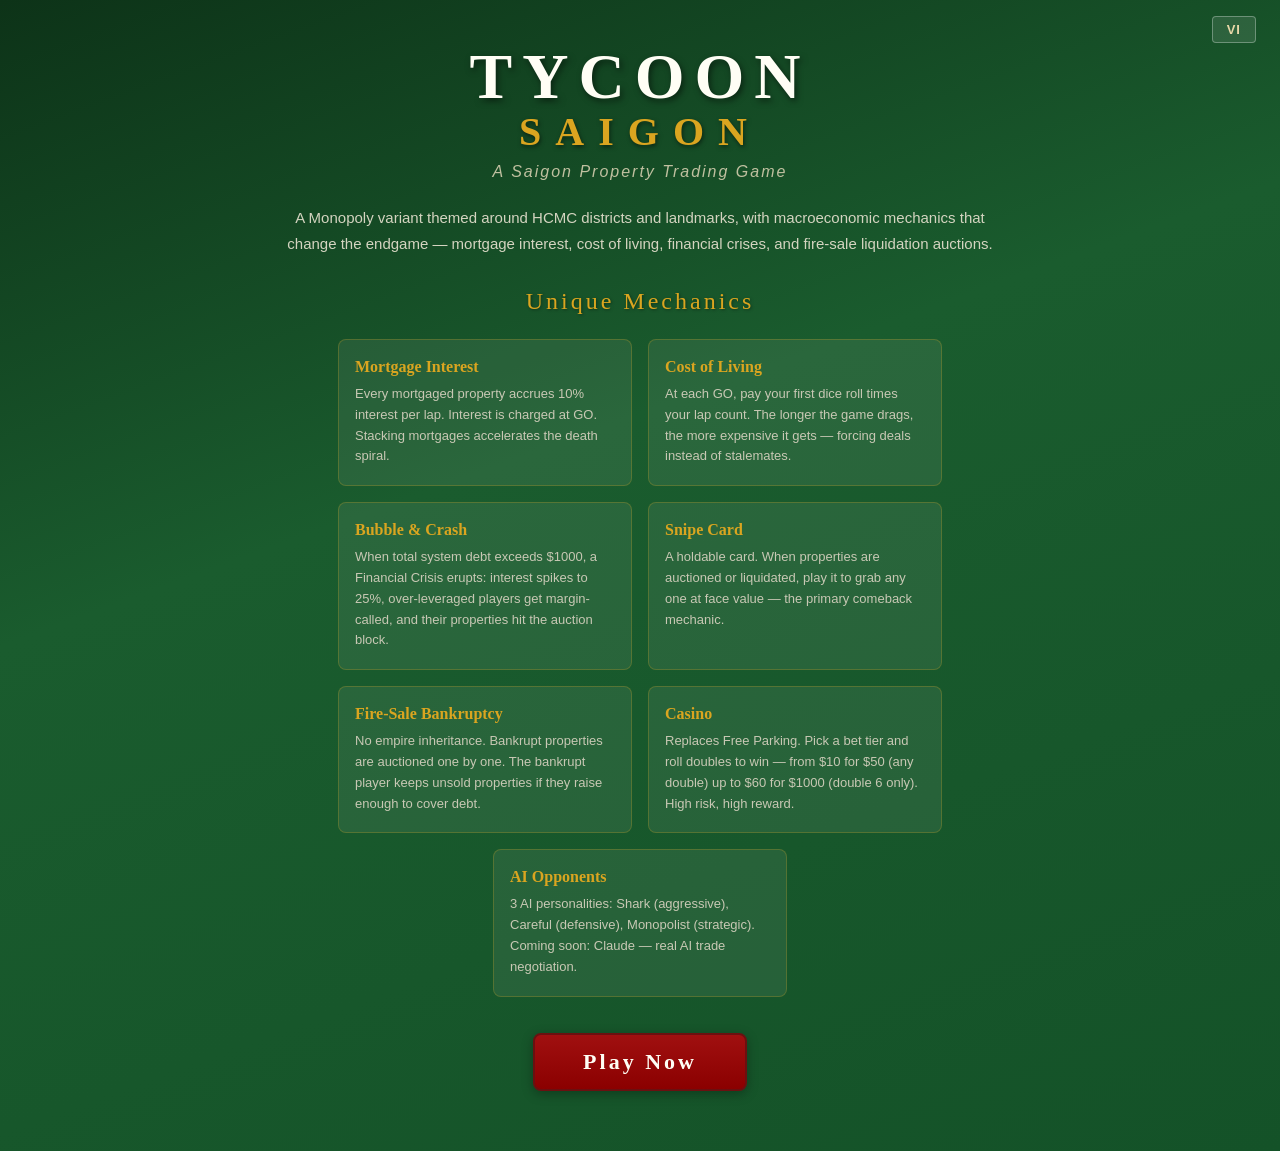
==== commit d34c3031: "Restyle setup page to match game theme + add AI personality guide Setup page now uses the same dark " ====
--- a/index.html
+++ b/index.html
@@ -473,11 +473,13 @@
 	</div>
 
 	<div id="setup">
-		<div style="margin-bottom: 10px; text-align: right;">
-			<button class="lang-toggle-btn" onclick="toggleLang();" style="cursor:pointer; padding:4px 12px; font-weight:bold; border:1px solid #8B0000; border-radius:4px; background:#FFFEF5; color:#8B0000; font-size:13px;" data-i18n="lang_toggle">EN</button>
-		</div>
+		<div class="greet-lang-toggle">
+			<button class="lang-toggle-btn" onclick="toggleLang();" data-i18n="lang_toggle">EN</button>
+		</div>
+		<div class="setup-center">
+		<div class="setup-title" data-i18n="setup_title">Game Setup</div>
 		<div style="margin-bottom: 20px;">
-			<span data-i18n="lbl_select_players">Chọn số người chơi.</span>
+			<span data-i18n="lbl_select_players">Select number of players.</span>
 			<select id="playernumber" title="Select the number of players for the game.">
 				<option>2</option>
 				<option>3</option>
@@ -735,11 +737,21 @@
 			<div style="color: #888; font-size: 11px; margin-top: 4px;">Key is kept in memory only — never stored or sent anywhere except Anthropic's API.</div>
 		</div>
 
-		<div style="margin: 20px 0px;">
-			<input type="button" data-i18n="btn_start" data-i18n-attr="value" value="Bắt Đầu" onclick="setup();" title="Begin playing." />
-		</div>
-
-		<div id="noF5" data-i18n="lbl_no_f5">Lưu ý: Tải lại trang hoặc rời khỏi trang có thể kết thúc ván chơi.</div>
+		<div class="ai-guide">
+			<h3 data-i18n="setup_ai_title">AI Personalities</h3>
+			<div class="ai-guide-row"><strong data-i18n="setup_ai_shark_name">Shark</strong> — <span data-i18n="setup_ai_shark_desc">Aggressive leverager. Buys on thin cash cushions, mortgages to build houses fast, proposes trades early. High risk, high reward.</span></div>
+			<div class="ai-guide-row"><strong data-i18n="setup_ai_careful_name">Careful</strong> — <span data-i18n="setup_ai_careful_desc">Cash hoarder. Keeps large reserves, rarely builds, never trades. Survives longest but wins least. Camps in jail late-game.</span></div>
+			<div class="ai-guide-row"><strong data-i18n="setup_ai_mono_name">Monopolist</strong> — <span data-i18n="setup_ai_mono_desc">Strategic group targeter. Ranks every color group, pays premiums to complete monopolies, and defends against opponents completing theirs.</span></div>
+			<div class="ai-guide-row"><strong data-i18n="setup_ai_claude_name">Claude</strong> <em>(coming soon)</em> — <span data-i18n="setup_ai_claude_desc">Uses real AI (Claude) for trade negotiation. Reads game context to evaluate deals that rule-based AIs cannot.</span></div>
+		</div>
+
+		<div class="setup-actions">
+			<input type="button" data-i18n="btn_start" data-i18n-attr="value" value="Start Game" onclick="setup();" />
+			<input type="button" id="resumebutton" data-i18n="btn_resume" data-i18n-attr="value" value="Resume Saved Game" onclick="resumeGame();" style="display:none;" />
+		</div>
+
+		<div id="noF5" data-i18n="lbl_no_f5">Note: Reloading or leaving may end your game.</div>
+		</div><!-- .setup-center -->
 	</div>
 
 	<script>
@@ -753,7 +765,7 @@
 		var el = document.getElementById('claude-api-setup');
 		if (el) el.style.display = found ? 'block' : 'none';
 	}
-	// Attach onchange to all AI selects
+	// Attach onchange to all AI selects + show resume button if saved game exists
 	document.addEventListener('DOMContentLoaded', function() {
 		for (var i = 1; i <= 8; i++) {
 			var sel = document.getElementById('player' + i + 'ai');
@@ -764,6 +776,9 @@
 				});
 			}
 		}
+		if (typeof hasSavedGame === 'function' && hasSavedGame()) {
+			document.getElementById('resumebutton').style.display = 'inline-block';
+		}
 	});
 	</script>
 
--- a/styles.css
+++ b/styles.css
@@ -13,7 +13,109 @@
 
 #setup {
 	display: none;
-	margin: 15px;
+	min-height: 100vh;
+	background: linear-gradient(160deg, #0d3318 0%, #1a5c2e 40%, #145228 100%);
+	color: #FFFEF5;
+	font-family: Arial, sans-serif;
+	padding: 40px 20px 60px;
+	box-sizing: border-box;
+}
+#setup .setup-title {
+	text-align: center;
+	font-family: Georgia, "Times New Roman", serif;
+	font-size: 28px;
+	color: #DAA520;
+	letter-spacing: 3px;
+	margin-bottom: 24px;
+}
+#setup .player-input {
+	margin-bottom: 8px;
+	font-size: 14px;
+}
+#setup .player-input label {
+	display: inline-block;
+	width: 70px;
+	font-weight: bold;
+	color: #e8d8a8;
+}
+#setup input[type="text"] {
+	background: rgba(255,255,255,0.1);
+	border: 1px solid rgba(255,255,255,0.25);
+	border-radius: 4px;
+	color: #FFFEF5;
+	padding: 5px 8px;
+	font-size: 13px;
+	width: 140px;
+}
+#setup select {
+	background: rgba(255,255,255,0.1);
+	border: 1px solid rgba(255,255,255,0.25);
+	border-radius: 4px;
+	color: #FFFEF5;
+	padding: 4px 6px;
+	font-size: 13px;
+}
+#setup option {
+	background: #1a5c2e;
+	color: #FFFEF5;
+}
+#setup .setup-center {
+	max-width: 600px;
+	margin: 0 auto;
+}
+.ai-guide {
+	margin-top: 24px;
+	padding: 16px;
+	border: 1px solid rgba(218,165,32,0.3);
+	border-radius: 8px;
+	background: rgba(0,0,0,0.2);
+}
+.ai-guide h3 {
+	font-family: Georgia, "Times New Roman", serif;
+	color: #DAA520;
+	letter-spacing: 2px;
+	font-size: 16px;
+	margin: 0 0 12px;
+}
+.ai-guide-row {
+	margin-bottom: 8px;
+	font-size: 13px;
+	line-height: 1.5;
+	color: #d4d4c0;
+}
+.ai-guide-row strong {
+	color: #e8d8a8;
+}
+#setup .setup-actions {
+	margin-top: 24px;
+	text-align: center;
+}
+#setup .setup-actions input[type="button"] {
+	padding: 10px 28px;
+	font-size: 16px;
+	font-weight: bold;
+	border: 1px solid #1a5c2e;
+	border-radius: 6px;
+	cursor: pointer;
+	background: #8B0000;
+	color: #FFFEF5;
+	letter-spacing: 1px;
+}
+#setup .setup-actions input[type="button"]:hover {
+	background: #a01010;
+}
+#setup .setup-actions #resumebutton {
+	background: #2a6e3f;
+	border-color: #1a5c2e;
+}
+#setup .setup-actions #resumebutton:hover {
+	background: #358c4f;
+}
+#setup #noF5 {
+	text-align: center;
+	color: #888;
+	font-size: 12px;
+	margin-top: 16px;
 }
 
 #moneybar {
@@ -629,6 +731,7 @@
 
 .cell {
 	position: relative;
+	z-index: 2;
 	top: 0px;
 	left: 0px;
 	padding: 0px;
@@ -659,7 +762,7 @@
 #board-center-overlay {
 	display: none;
 	position: absolute;
-	z-index: 7;
+	z-index: 1;
 	pointer-events: auto;
 	flex-direction: column;
 	overflow: hidden;
